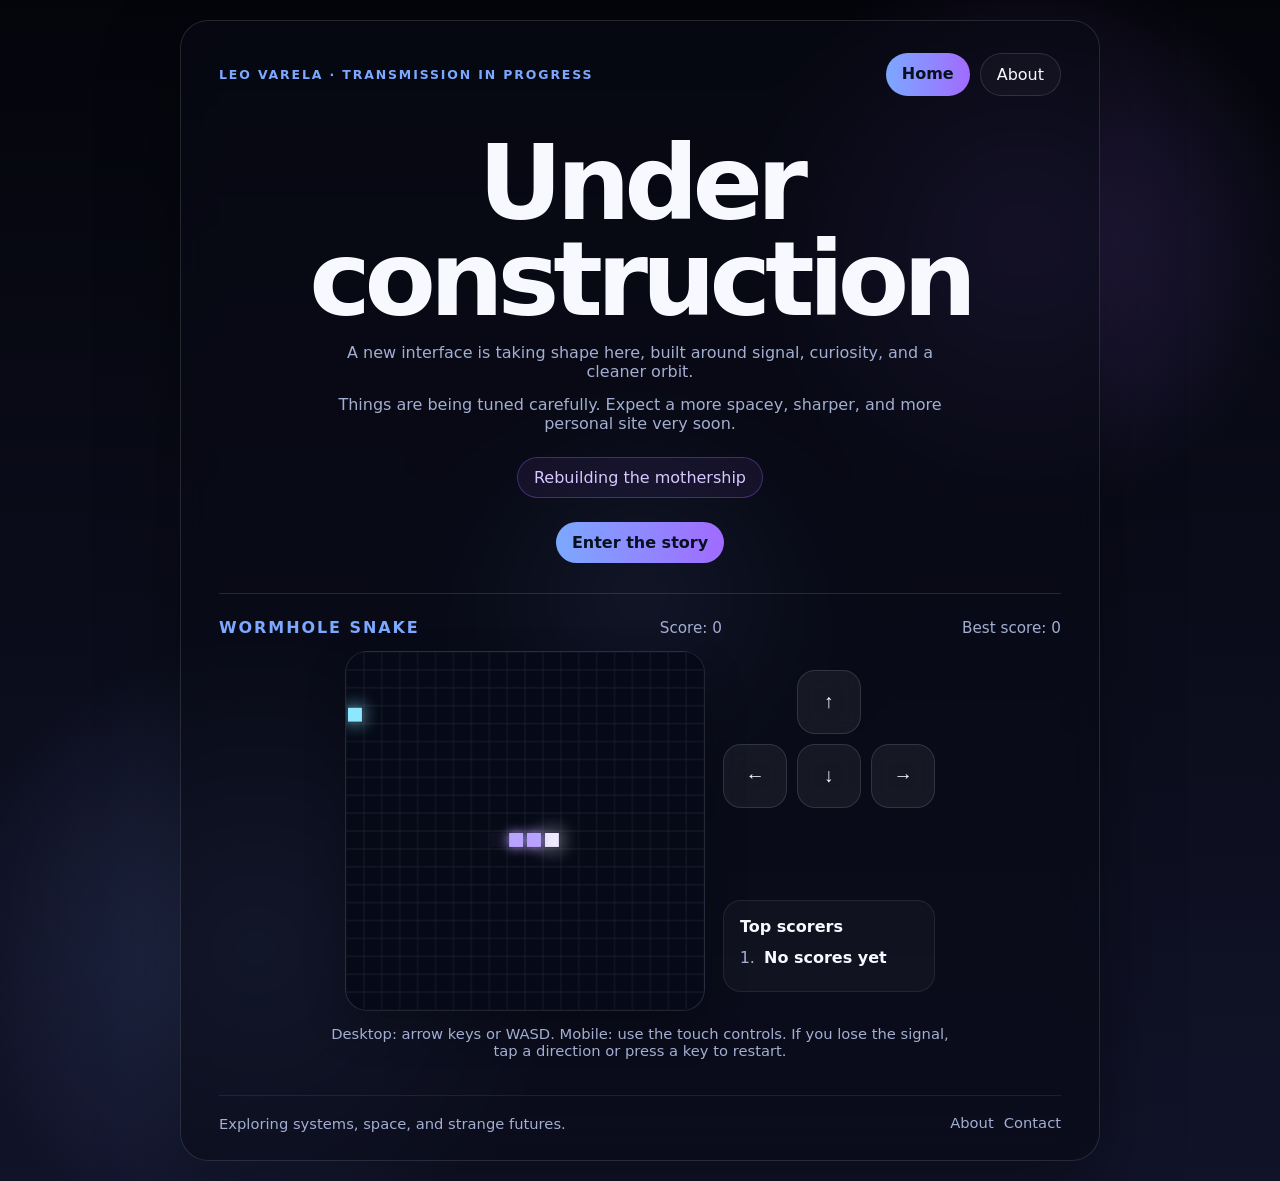
==== index.html @ 2c7bf0a6 "Hide 404 from nav and add Wormhole Snake to homepage" ====
<!DOCTYPE html>
<html lang="en">
<head>
  <meta charset="UTF-8">
  <meta name="viewport" content="width=device-width, initial-scale=1.0, viewport-fit=cover">
  <title>Leo Varela · Under Construction</title>
  <link rel="icon" href="/assets/alien.ico" type="image/x-icon">
  <style>
    :root {
      --bg: #04050b;
      --bg-2: #111329;
      --text: #f7f9ff;
      --muted: #a3aed1;
      --blue: #7ca8ff;
      --violet: #a16bff;
      --line: rgba(255,255,255,0.12);
      --line-strong: rgba(124,168,255,0.24);
      --panel: rgba(9, 10, 22, 0.62);
      --panel-2: rgba(255,255,255,0.03);
    }

    * { box-sizing: border-box; }

    body {
      margin: 0;
      min-height: 100vh;
      font-family: Inter, system-ui, sans-serif;
      color: var(--text);
      background:
        radial-gradient(circle at 80% 20%, rgba(161,107,255,0.22), transparent 20%),
        radial-gradient(circle at 20% 80%, rgba(124,168,255,0.18), transparent 22%),
        linear-gradient(180deg, var(--bg) 0%, var(--bg-2) 100%);
      display: grid;
      place-items: center;
      padding: 20px;
      overflow-x: hidden;
    }

    .orb {
      position: fixed;
      width: min(70vw, 520px);
      height: min(70vw, 520px);
      border-radius: 50%;
      background: radial-gradient(circle, rgba(124,168,255,0.20) 0%, rgba(124,168,255,0.02) 45%, transparent 65%);
      filter: blur(16px);
      pointer-events: none;
    }

    .card {
      position: relative;
      z-index: 1;
      width: min(920px, 100%);
      text-align: center;
      padding: 28px 20px 24px;
      border-radius: 28px;
      border: 1px solid var(--line);
      background: var(--panel);
      backdrop-filter: blur(14px);
      box-shadow: 0 30px 80px rgba(0,0,0,.35);
    }

    .topbar {
      display: flex;
      justify-content: space-between;
      align-items: center;
      gap: 12px;
      margin-bottom: 40px;
      text-align: left;
    }

    .eyebrow {
      color: var(--blue);
      text-transform: uppercase;
      letter-spacing: .15em;
      font-size: .78rem;
      font-weight: 700;
    }

    .menu {
      display: flex;
      justify-content: center;
      gap: 10px;
      flex-wrap: wrap;
    }

    .menu a,
    .links a {
      text-decoration: none;
      color: var(--text);
      border: 1px solid var(--line);
      border-radius: 999px;
      padding: 11px 16px;
      background: rgba(255,255,255,0.03);
      transition: transform 140ms ease, border-color 140ms ease, background 140ms ease;
    }

    .menu a:hover,
    .links a:hover,
    .menu a:focus-visible,
    .links a:focus-visible {
      transform: translateY(-1px);
      border-color: var(--line-strong);
      background: rgba(255,255,255,0.06);
      outline: none;
    }

    .menu a.primary,
    .links a.primary {
      border: none;
      background: linear-gradient(90deg, var(--blue), var(--violet));
      color: #07111f;
      font-weight: 700;
    }

    h1 {
      margin: 0 0 16px;
      font-size: clamp(3rem, 12vw, 6.5rem);
      letter-spacing: -.06em;
      line-height: .92;
    }

    p {
      margin: 0 auto 14px;
      max-width: 620px;
      color: var(--muted);
      font-size: 1rem;
    }

    .status {
      display: inline-block;
      margin-top: 10px;
      padding: 10px 16px;
      border-radius: 999px;
      border: 1px solid rgba(161,107,255,0.32);
      color: #d8c8ff;
      background: rgba(161,107,255,0.08);
    }

    .links {
      display: flex;
      justify-content: center;
      gap: 12px;
      flex-wrap: wrap;
      margin-top: 24px;
    }

    .game-section {
      margin-top: 30px;
      padding-top: 24px;
      border-top: 1px solid var(--line);
    }

    .game-header {
      display: flex;
      justify-content: space-between;
      align-items: center;
      gap: 12px;
      flex-wrap: wrap;
      margin-bottom: 14px;
      text-align: left;
    }

    .game-title {
      font-size: 1rem;
      letter-spacing: .12em;
      text-transform: uppercase;
      color: var(--blue);
      margin: 0;
    }

    .score {
      color: var(--muted);
      font-size: .95rem;
    }

    .game-layout {
      display: grid;
      gap: 18px;
      align-items: start;
      justify-items: center;
    }

    canvas {
      width: min(100%, 360px);
      height: auto;
      aspect-ratio: 1;
      display: block;
      background: linear-gradient(180deg, rgba(4, 8, 20, 0.95), rgba(11, 19, 40, 0.95));
      border: 1px solid var(--line);
      border-radius: 22px;
      box-shadow: inset 0 0 30px rgba(98, 217, 255, 0.06), 0 18px 40px rgba(0,0,0,.24);
      touch-action: none;
    }

    .side-panel {
      display: grid;
      gap: 18px;
      width: 100%;
      justify-items: center;
    }

    .controls {
      display: grid;
      grid-template-columns: repeat(3, 64px);
      grid-template-rows: repeat(3, 64px);
      gap: 10px;
      justify-content: center;
      user-select: none;
      -webkit-user-select: none;
    }

    .controls button {
      border: 1px solid var(--line);
      border-radius: 18px;
      background: rgba(255,255,255,0.06);
      color: var(--text);
      font-size: 1.2rem;
      font-weight: 700;
      backdrop-filter: blur(10px);
      touch-action: manipulation;
      transition: transform 120ms ease, background 120ms ease, border-color 120ms ease;
    }

    .controls button:active,
    .controls button.is-active {
      transform: scale(.97);
      background: rgba(124,168,255,0.18);
      border-color: var(--line-strong);
    }

    .up { grid-column: 2; grid-row: 1; }
    .left { grid-column: 1; grid-row: 2; }
    .down { grid-column: 2; grid-row: 2; }
    .right { grid-column: 3; grid-row: 2; }

    .leaderboard {
      width: min(100%, 320px);
      border: 1px solid rgba(255,255,255,0.08);
      border-radius: 18px;
      padding: 16px;
      background: rgba(255,255,255,0.03);
      text-align: left;
    }

    .leaderboard h3 {
      margin: 0 0 12px;
      font-size: 1rem;
      color: var(--text);
    }

    .leaderboard ol {
      margin: 0;
      padding-left: 20px;
      color: var(--muted);
    }

    .leaderboard li {
      margin-bottom: 8px;
      padding-left: 4px;
    }

    .leaderboard strong {
      color: var(--text);
    }

    .leaderboard-form {
      margin-top: 14px;
      padding-top: 14px;
      border-top: 1px solid rgba(255,255,255,0.08);
    }

    .leaderboard-form label {
      display: block;
      margin-bottom: 10px;
      color: var(--muted);
      font-size: .92rem;
    }

    .leaderboard-row {
      display: flex;
      gap: 10px;
      flex-wrap: wrap;
    }

    .leaderboard-row input {
      flex: 1 1 160px;
      border-radius: 14px;
      border: 1px solid var(--line);
      background: rgba(255,255,255,0.04);
      color: var(--text);
      padding: 12px 14px;
      font: inherit;
    }

    .leaderboard-row button {
      border: none;
      border-radius: 14px;
      padding: 12px 16px;
      font: inherit;
      font-weight: 700;
      color: #07111f;
      background: linear-gradient(90deg, var(--blue), var(--violet));
      cursor: pointer;
    }

    .hint {
      margin-top: 14px;
      color: var(--muted);
      font-size: .92rem;
    }

    .footer {
      margin-top: 36px;
      padding-top: 18px;
      border-top: 1px solid rgba(255,255,255,0.08);
      display: flex;
      justify-content: space-between;
      align-items: center;
      gap: 14px;
      flex-wrap: wrap;
      color: var(--muted);
      font-size: .92rem;
      text-align: left;
    }

    .footer-links {
      display: flex;
      gap: 10px;
      flex-wrap: wrap;
    }

    .footer-links a {
      color: var(--muted);
      text-decoration: none;
      border-bottom: 1px solid transparent;
    }

    .footer-links a:hover,
    .footer-links a:focus-visible {
      color: var(--text);
      border-bottom-color: rgba(255,255,255,0.28);
      outline: none;
    }

    @media (max-width: 759px) {
      .topbar {
        flex-direction: column;
        align-items: center;
        text-align: center;
      }
      .menu {
        width: 100%;
      }
      .menu a {
        flex: 1 1 auto;
        min-width: 120px;
      }
      .footer {
        text-align: center;
        justify-content: center;
      }
    }

    @media (min-width: 760px) {
      .card { padding: 32px 38px 28px; }
      .game-layout {
        grid-template-columns: minmax(0, 360px) auto;
        justify-content: center;
      }
      .side-panel {
        align-self: center;
      }
    }
  </style>
</head>
<body>
  <div class="orb"></div>
  <main class="card">
    <div class="topbar">
      <div class="eyebrow">Leo Varela · Transmission in progress</div>
      <nav class="menu" aria-label="Site navigation">
        <a class="primary" href="/">Home</a>
        <a href="/about">About</a>
      </nav>
    </div>

    <h1>Under construction</h1>
    <p>A new interface is taking shape here, built around signal, curiosity, and a cleaner orbit.</p>
    <p>Things are being tuned carefully. Expect a more spacey, sharper, and more personal site very soon.</p>
    <div class="status">Rebuilding the mothership</div>

    <div class="links">
      <a class="primary" href="/about">Enter the story</a>
    </div>

    <div class="game-section">
      <div class="game-header">
        <h2 class="game-title">Wormhole Snake</h2>
        <div class="score">Score: <span id="score">0</span></div>
        <div class="score">Best score: <span id="best-score">0</span></div>
      </div>
      <div class="game-layout">
        <canvas id="snake" width="360" height="360" aria-label="Snake game"></canvas>
        <div class="side-panel">
          <div class="controls" aria-label="Touch controls for snake game">
            <button class="up" data-dir="up" aria-label="Move up">↑</button>
            <button class="left" data-dir="left" aria-label="Move left">←</button>
            <button class="down" data-dir="down" aria-label="Move down">↓</button>
            <button class="right" data-dir="right" aria-label="Move right">→</button>
          </div>

          <div class="leaderboard">
            <h3>Top scorers</h3>
            <ol id="leaderboard-list"></ol>
            <form id="leaderboard-form" class="leaderboard-form" style="display:none;">
              <label for="player-name">You made the leaderboard</label>
              <div class="leaderboard-row">
                <input id="player-name" name="player-name" type="text" maxlength="24" placeholder="Your name" required>
                <button type="submit">Save</button>
              </div>
            </form>
          </div>
        </div>
      </div>
      <p class="hint">Desktop: arrow keys or WASD. Mobile: use the touch controls. If you lose the signal, tap a direction or press a key to restart.</p>
    </div>

    <footer class="footer">
      <div>Exploring systems, space, and strange futures.</div>
      <div class="footer-links">
        <a href="/about">About</a>
        <a href="mailto:info@leo-varela.com">Contact</a>
      </div>
    </footer>
  </main>

  <script>
    const canvas = document.getElementById('snake');
    const ctx = canvas.getContext('2d');
    const scoreEl = document.getElementById('score');
    const bestScoreEl = document.getElementById('best-score');
    const controls = document.querySelectorAll('[data-dir]');
    const leaderboardList = document.getElementById('leaderboard-list');
    const leaderboardForm = document.getElementById('leaderboard-form');
    const playerNameInput = document.getElementById('player-name');
    const leaderboardKey = 'wormhole-snake-top5';
    const leaderboardApi = 'https://api.dev.leo-varela.com/leaderboard';
    const leaderboardEnabled = false;
    const gridSize = 18;
    const tileCount = canvas.width / gridSize;

    let snake;
    let velocity;
    let nextVelocity;
    let food;
    let score;
    let gameOver;
    let pulse = 0;
    let pendingLeaderboardScore = null;

    function loadLocalLeaderboard() {
      try {
        const raw = localStorage.getItem(leaderboardKey);
        return raw ? JSON.parse(raw) : [];
      } catch (e) {
        return [];
      }
    }

    function saveLocalLeaderboard(entries) {
      localStorage.setItem(leaderboardKey, JSON.stringify(entries.slice(0, 5)));
    }

    async function fetchSharedLeaderboard() {
      if (!leaderboardEnabled) return loadLocalLeaderboard();
      try {
        const response = await fetch(leaderboardApi, { cache: 'no-store' });
        if (!response.ok) throw new Error('request failed');
        const data = await response.json();
        const scores = Array.isArray(data?.scores) ? data.scores : [];
        saveLocalLeaderboard(scores);
        return scores;
      } catch (e) {
        return loadLocalLeaderboard();
      }
    }

    async function submitSharedScore(name, score) {
      if (!leaderboardEnabled) {
        const entries = loadLocalLeaderboard();
        entries.push({ name, score });
        entries.sort((a, b) => b.score - a.score);
        const top5 = entries.slice(0, 5);
        saveLocalLeaderboard(top5);
        return top5;
      }
      try {
        const response = await fetch(leaderboardApi, {
          method: 'POST',
          headers: { 'Content-Type': 'application/json' },
          body: JSON.stringify({ name, score })
        });
        if (!response.ok) throw new Error('submit failed');
        const data = await response.json();
        const scores = Array.isArray(data?.scores) ? data.scores : [];
        saveLocalLeaderboard(scores);
        return scores;
      } catch (e) {
        const entries = loadLocalLeaderboard();
        entries.push({ name, score });
        entries.sort((a, b) => b.score - a.score);
        const top5 = entries.slice(0, 5);
        saveLocalLeaderboard(top5);
        return top5;
      }
    }

    function renderLeaderboard(entries) {
      bestScoreEl.textContent = entries[0]?.score ?? 0;
      if (!entries.length) {
        leaderboardList.innerHTML = '<li><strong>No scores yet</strong></li>';
        return;
      }
      leaderboardList.innerHTML = entries.map(entry => `<li><strong>${entry.name}</strong> · ${entry.score}</li>`).join('');
    }

    async function refreshLeaderboard() {
      const entries = await fetchSharedLeaderboard();
      renderLeaderboard(entries);
      return entries;
    }

    function qualifiesForEntries(entries, value) {
      if (value <= 0) return false;
      if (entries.length < 5) return true;
      return value > entries[entries.length - 1].score;
    }

    async function qualifiesForLeaderboard(value) {
      const localEntries = loadLocalLeaderboard();
      if (qualifiesForEntries(localEntries, value)) return true;
      const sharedEntries = await fetchSharedLeaderboard();
      return qualifiesForEntries(sharedEntries, value);
    }

    function showLeaderboardForm(value) {
      pendingLeaderboardScore = value;
      leaderboardForm.style.display = 'block';
      playerNameInput.value = '';
      requestAnimationFrame(() => playerNameInput.focus());
    }

    function hideLeaderboardForm(clearScore = true) {
      if (clearScore) pendingLeaderboardScore = null;
      leaderboardForm.style.display = 'none';
    }

    function randomCell() {
      return Math.floor(Math.random() * tileCount);
    }

    function placeFood() {
      do {
        food = { x: randomCell(), y: randomCell() };
      } while (snake.some(part => part.x === food.x && part.y === food.y));
    }

    function resetGame() {
      snake = [
        { x: 10, y: 10 },
        { x: 9, y: 10 },
        { x: 8, y: 10 }
      ];
      velocity = { x: 1, y: 0 };
      nextVelocity = { x: 1, y: 0 };
      score = 0;
      gameOver = false;
      pulse = 0;
      scoreEl.textContent = score;
      hideLeaderboardForm(false);
      placeFood();
      draw();
    }

    function flashControl(direction) {
      const button = document.querySelector(`[data-dir="${direction}"]`);
      if (!button) return;
      button.classList.add('is-active');
      setTimeout(() => button.classList.remove('is-active'), 90);
    }

    function setDirection(direction) {
      const map = {
        up: { x: 0, y: -1 },
        down: { x: 0, y: 1 },
        left: { x: -1, y: 0 },
        right: { x: 1, y: 0 }
      };
      const proposed = map[direction];
      if (!proposed) return;

      flashControl(direction);

      if (gameOver) {
        resetGame();
        nextVelocity = proposed;
        velocity = proposed;
        return;
      }

      if (proposed.x === -velocity.x && proposed.y === -velocity.y) return;
      nextVelocity = proposed;
    }

    function drawCell(x, y, color, glow) {
      const px = x * gridSize;
      const py = y * gridSize;
      ctx.fillStyle = color;
      ctx.shadowBlur = glow;
      ctx.shadowColor = color;
      ctx.fillRect(px + 2, py + 2, gridSize - 4, gridSize - 4);
      ctx.shadowBlur = 0;
    }

    function drawGrid() {
      ctx.fillStyle = 'rgba(7, 10, 24, 0.95)';
      ctx.fillRect(0, 0, canvas.width, canvas.height);
      for (let x = 0; x < tileCount; x++) {
        for (let y = 0; y < tileCount; y++) {
          ctx.strokeStyle = 'rgba(255,255,255,0.04)';
          ctx.strokeRect(x * gridSize, y * gridSize, gridSize, gridSize);
        }
      }
    }

    function draw() {
      drawGrid();
      pulse += 0.08;
      const foodGlow = 14 + Math.sin(pulse) * 4;

      snake.forEach((part, index) => {
        drawCell(part.x, part.y, index === 0 ? '#efe9ff' : '#b8a3ff', index === 0 ? 20 : 12);
      });
      drawCell(food.x, food.y, '#8de7ff', foodGlow);

      if (gameOver) {
        ctx.fillStyle = 'rgba(5, 8, 18, 0.72)';
        ctx.fillRect(0, 0, canvas.width, canvas.height);
        ctx.textAlign = 'center';
        ctx.fillStyle = '#f7f9ff';
        ctx.font = 'bold 28px Inter, sans-serif';
        ctx.fillText('Signal lost', canvas.width / 2, canvas.height / 2 - 10);
        ctx.font = '15px Inter, sans-serif';
        ctx.fillStyle = '#a3aed1';
        ctx.fillText('Tap a direction or press a key to restart', canvas.width / 2, canvas.height / 2 + 24);
      }
    }

    async function endGame() {
      gameOver = true;
      draw();
      const localEntries = loadLocalLeaderboard();
      if (qualifiesForEntries(localEntries, score)) {
        showLeaderboardForm(score);
        return;
      }
      if (await qualifiesForLeaderboard(score)) {
        showLeaderboardForm(score);
      } else {
        hideLeaderboardForm();
      }
    }

    function tick() {
      if (gameOver) {
        draw();
        return;
      }

      velocity = nextVelocity;
      const head = {
        x: (snake[0].x + velocity.x + tileCount) % tileCount,
        y: (snake[0].y + velocity.y + tileCount) % tileCount
      };

      if (snake.some(part => part.x === head.x && part.y === head.y)) {
        endGame();
        return;
      }

      snake.unshift(head);

      if (head.x === food.x && head.y === food.y) {
        score += 1;
        scoreEl.textContent = score;
        placeFood();
      } else {
        snake.pop();
      }

      draw();
    }

    leaderboardForm.addEventListener('submit', async (event) => {
      event.preventDefault();
      if (pendingLeaderboardScore === null) return;
      const name = playerNameInput.value.trim() || 'Anonymous';
      const scores = await submitSharedScore(name, pendingLeaderboardScore);
      renderLeaderboard(scores);
      hideLeaderboardForm();
    });

    document.addEventListener('keydown', (event) => {
      const key = event.key.toLowerCase();
      if (key === 'arrowup' || key === 'w') setDirection('up');
      else if (key === 'arrowdown' || key === 's') setDirection('down');
      else if (key === 'arrowleft' || key === 'a') setDirection('left');
      else if (key === 'arrowright' || key === 'd') setDirection('right');
    });

    controls.forEach(button => {
      const dir = button.dataset.dir;
      const handler = (event) => {
        event.preventDefault();
        setDirection(dir);
      };
      button.addEventListener('pointerdown', handler);
      button.addEventListener('click', handler);
    });

    window.onload = async function () {
      await refreshLeaderboard();
      resetGame();
      setInterval(tick, 96);
    };
  </script>
</body>
</html>
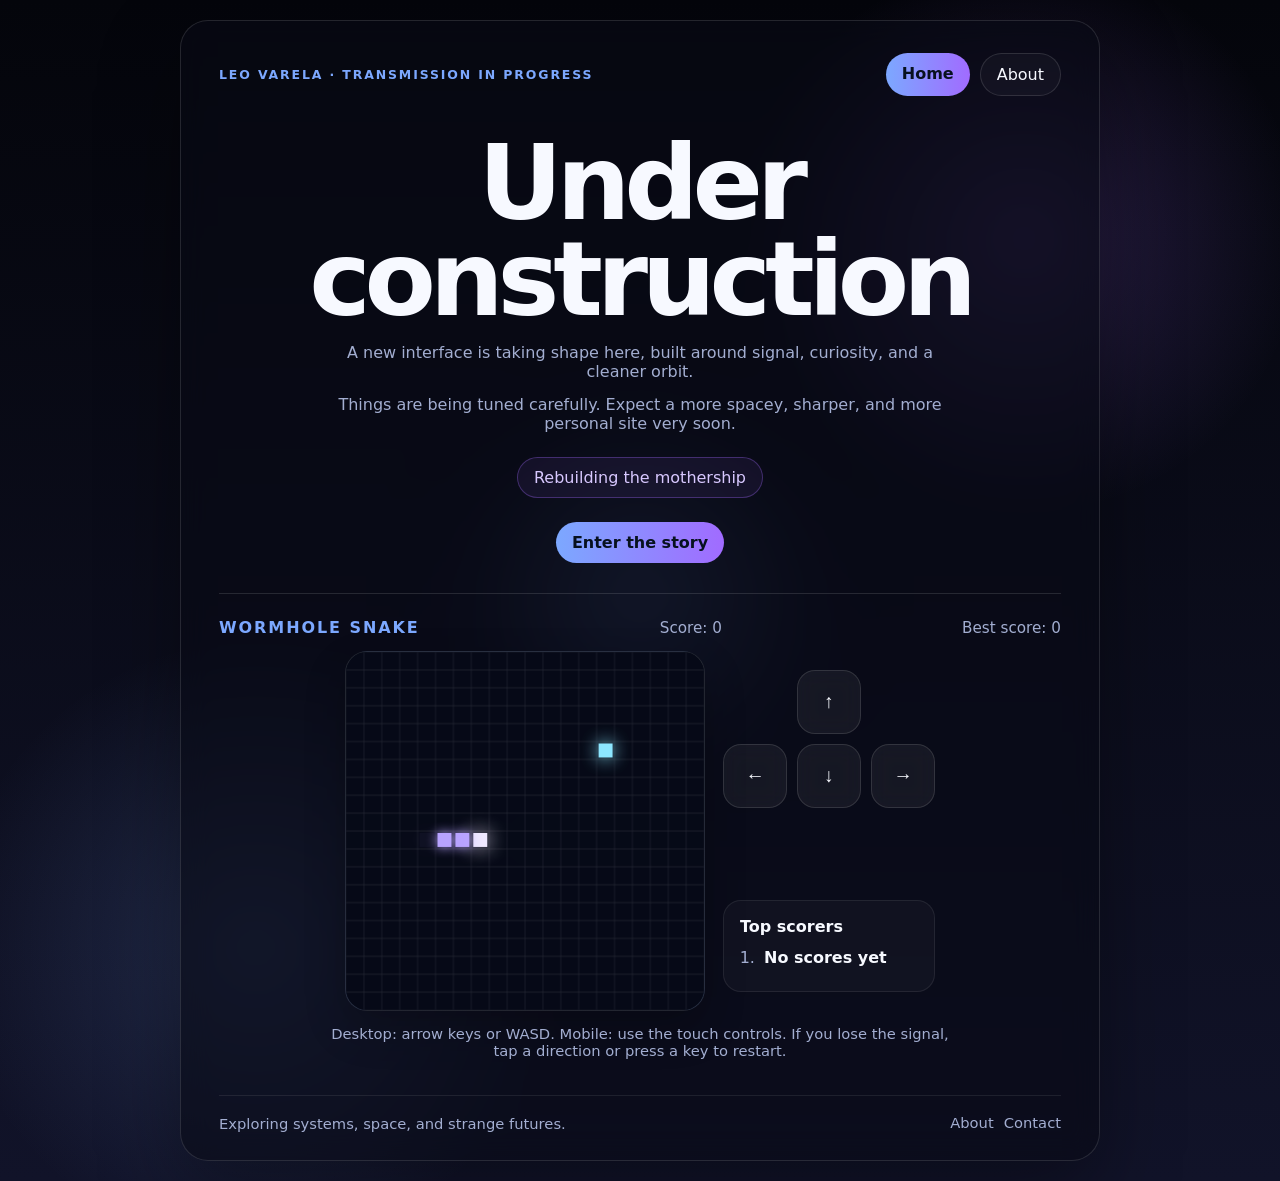
==== commit fa5019a9: "Improve leaderboard name entry and hide 404 from about page" ====
--- a/index.html
+++ b/index.html
@@ -547,6 +547,7 @@
       pendingLeaderboardScore = value;
       leaderboardForm.style.display = 'block';
       playerNameInput.value = '';
+      playerNameInput.blur();
       requestAnimationFrame(() => playerNameInput.focus());
     }
 
@@ -602,6 +603,7 @@
       flashControl(direction);
 
       if (gameOver) {
+        if (pendingLeaderboardScore !== null) return;
         resetGame();
         nextVelocity = proposed;
         velocity = proposed;
@@ -711,6 +713,7 @@
     });
 
     document.addEventListener('keydown', (event) => {
+      if (pendingLeaderboardScore !== null && event.target === playerNameInput) return;
       const key = event.key.toLowerCase();
       if (key === 'arrowup' || key === 'w') setDirection('up');
       else if (key === 'arrowdown' || key === 's') setDirection('down');
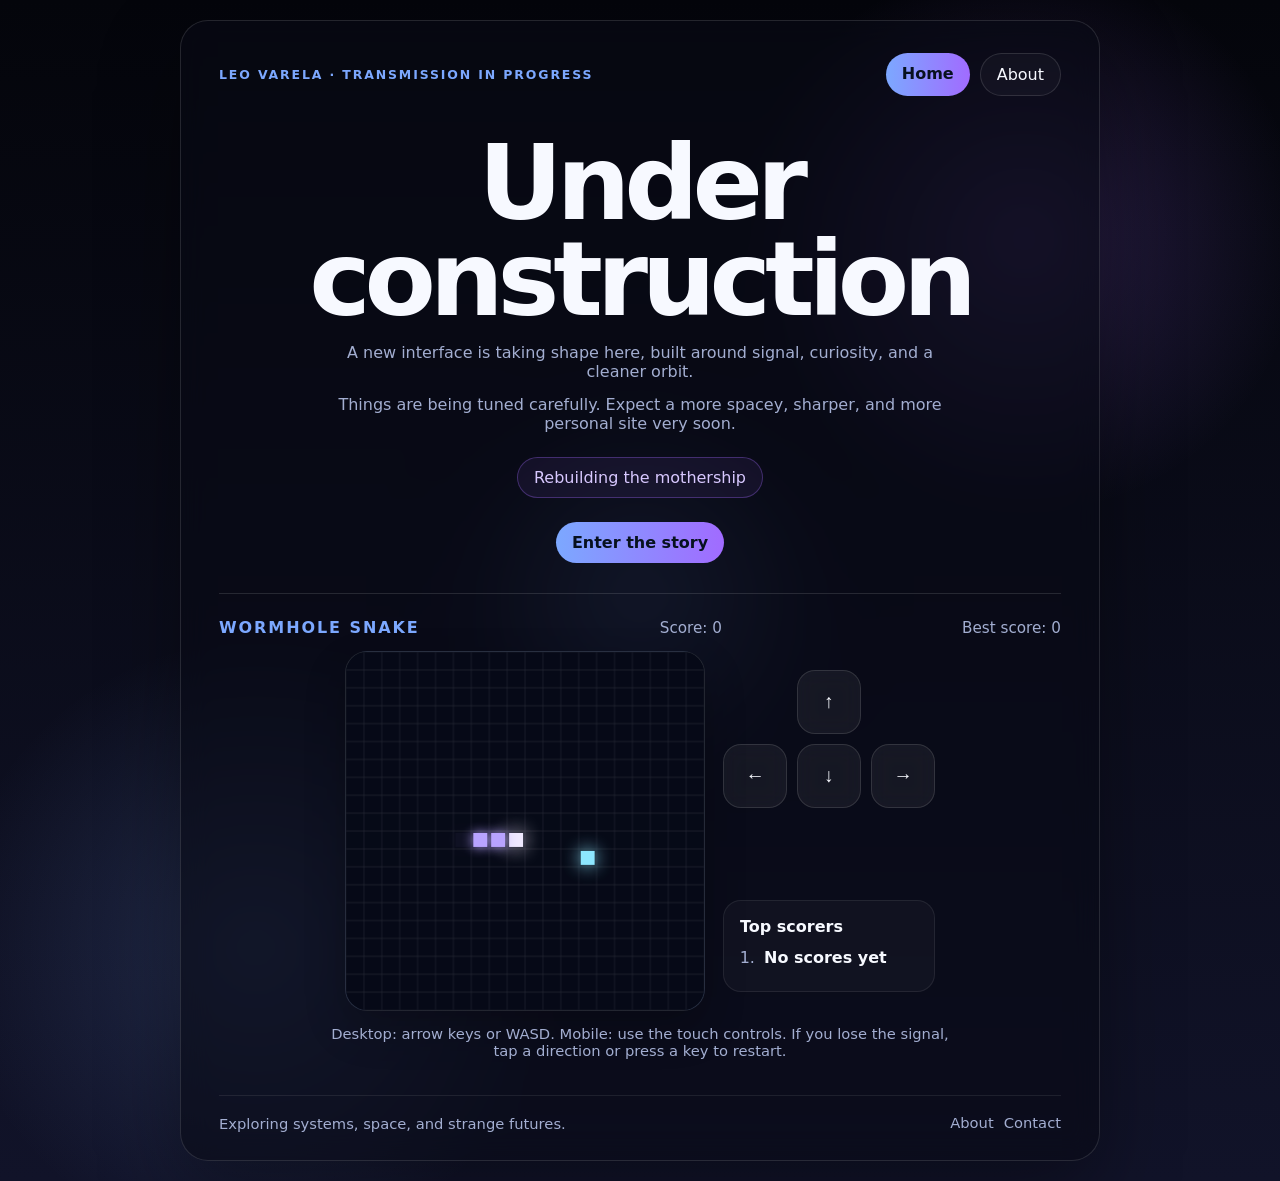
==== commit 91898239: "Point production pages to prod leaderboard API" ====
--- a/index.html
+++ b/index.html
@@ -444,7 +444,7 @@
     const leaderboardForm = document.getElementById('leaderboard-form');
     const playerNameInput = document.getElementById('player-name');
     const leaderboardKey = 'wormhole-snake-top5';
-    const leaderboardApi = 'https://api.dev.leo-varela.com/leaderboard';
+    const leaderboardApi = 'https://api.leo-varela.com/leaderboard';
     const leaderboardEnabled = false;
     const gridSize = 18;
     const tileCount = canvas.width / gridSize;
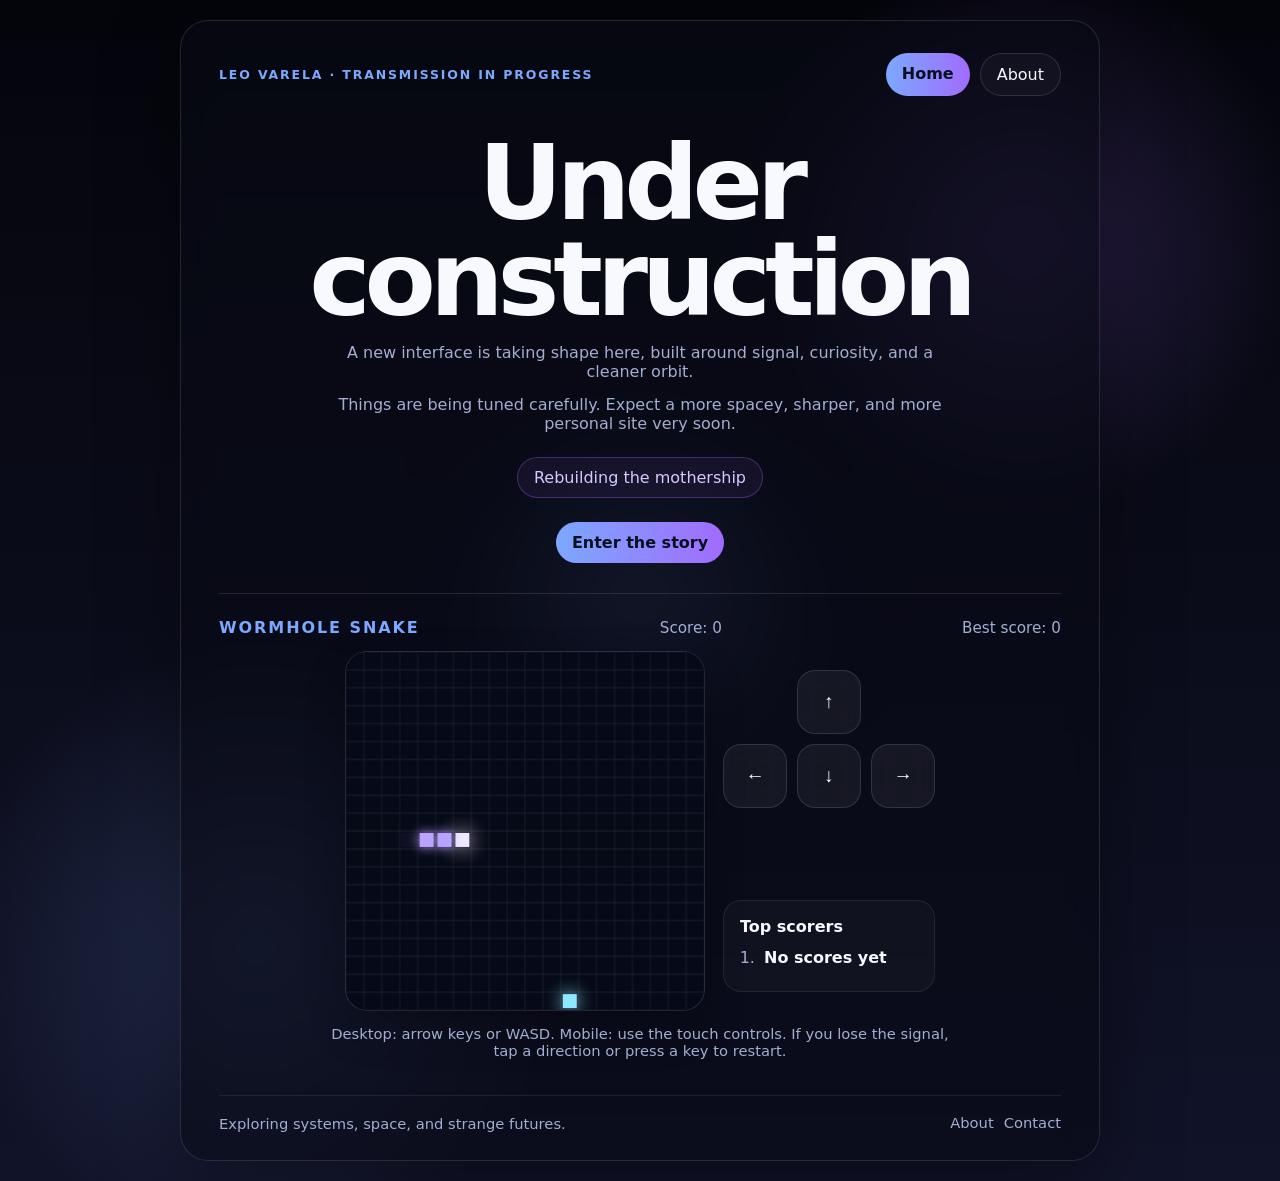
==== commit c10ad7f8: "Point dev pages to working shared prod leaderboard API" ====
--- a/index.html
+++ b/index.html
@@ -445,7 +445,7 @@
     const playerNameInput = document.getElementById('player-name');
     const leaderboardKey = 'wormhole-snake-top5';
     const leaderboardApi = 'https://api.leo-varela.com/leaderboard';
-    const leaderboardEnabled = false;
+    const leaderboardEnabled = true;
     const gridSize = 18;
     const tileCount = canvas.width / gridSize;
 
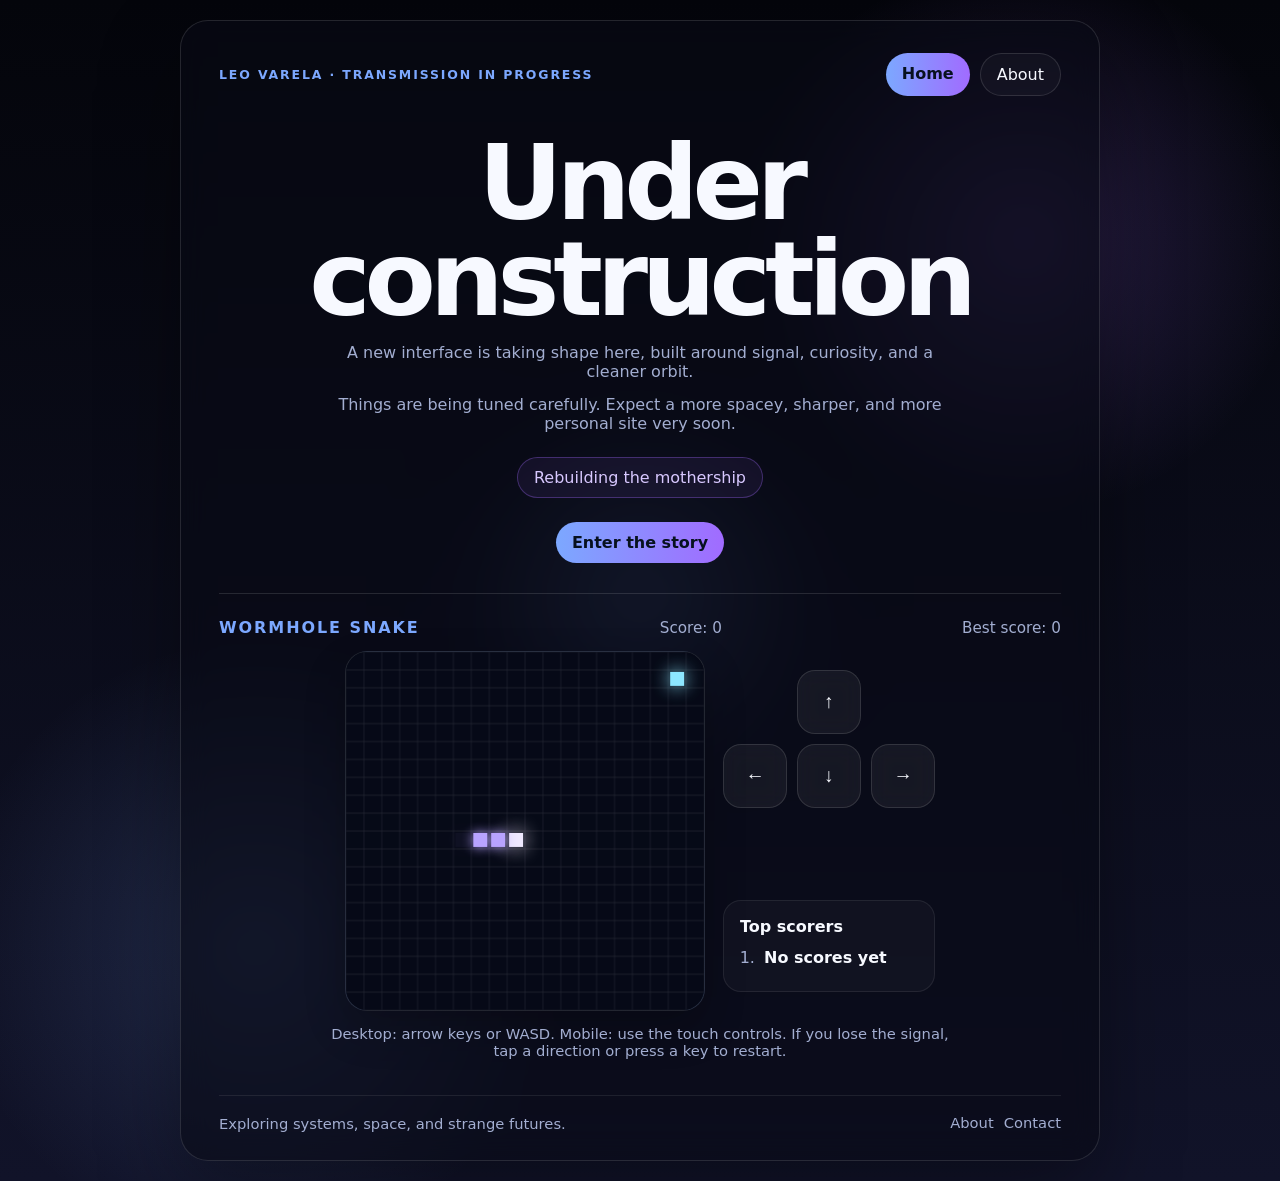
==== commit 44054393: "Sanitize leaderboard rendering and unify shared scores" ====
--- a/index.html
+++ b/index.html
@@ -471,6 +471,15 @@
       localStorage.setItem(leaderboardKey, JSON.stringify(entries.slice(0, 5)));
     }
 
+    function escapeHtml(value) {
+      return String(value)
+        .replace(/&/g, '&amp;')
+        .replace(/</g, '&lt;')
+        .replace(/>/g, '&gt;')
+        .replace(/"/g, '&quot;')
+        .replace(/'/g, '&#39;');
+    }
+
     async function fetchSharedLeaderboard() {
       if (!leaderboardEnabled) return loadLocalLeaderboard();
       try {
@@ -521,7 +530,7 @@
         leaderboardList.innerHTML = '<li><strong>No scores yet</strong></li>';
         return;
       }
-      leaderboardList.innerHTML = entries.map(entry => `<li><strong>${entry.name}</strong> · ${entry.score}</li>`).join('');
+      leaderboardList.innerHTML = entries.map(entry => `<li><strong>${escapeHtml(entry.name)}</strong> · ${Number(entry.score) || 0}</li>`).join('');
     }
 
     async function refreshLeaderboard() {
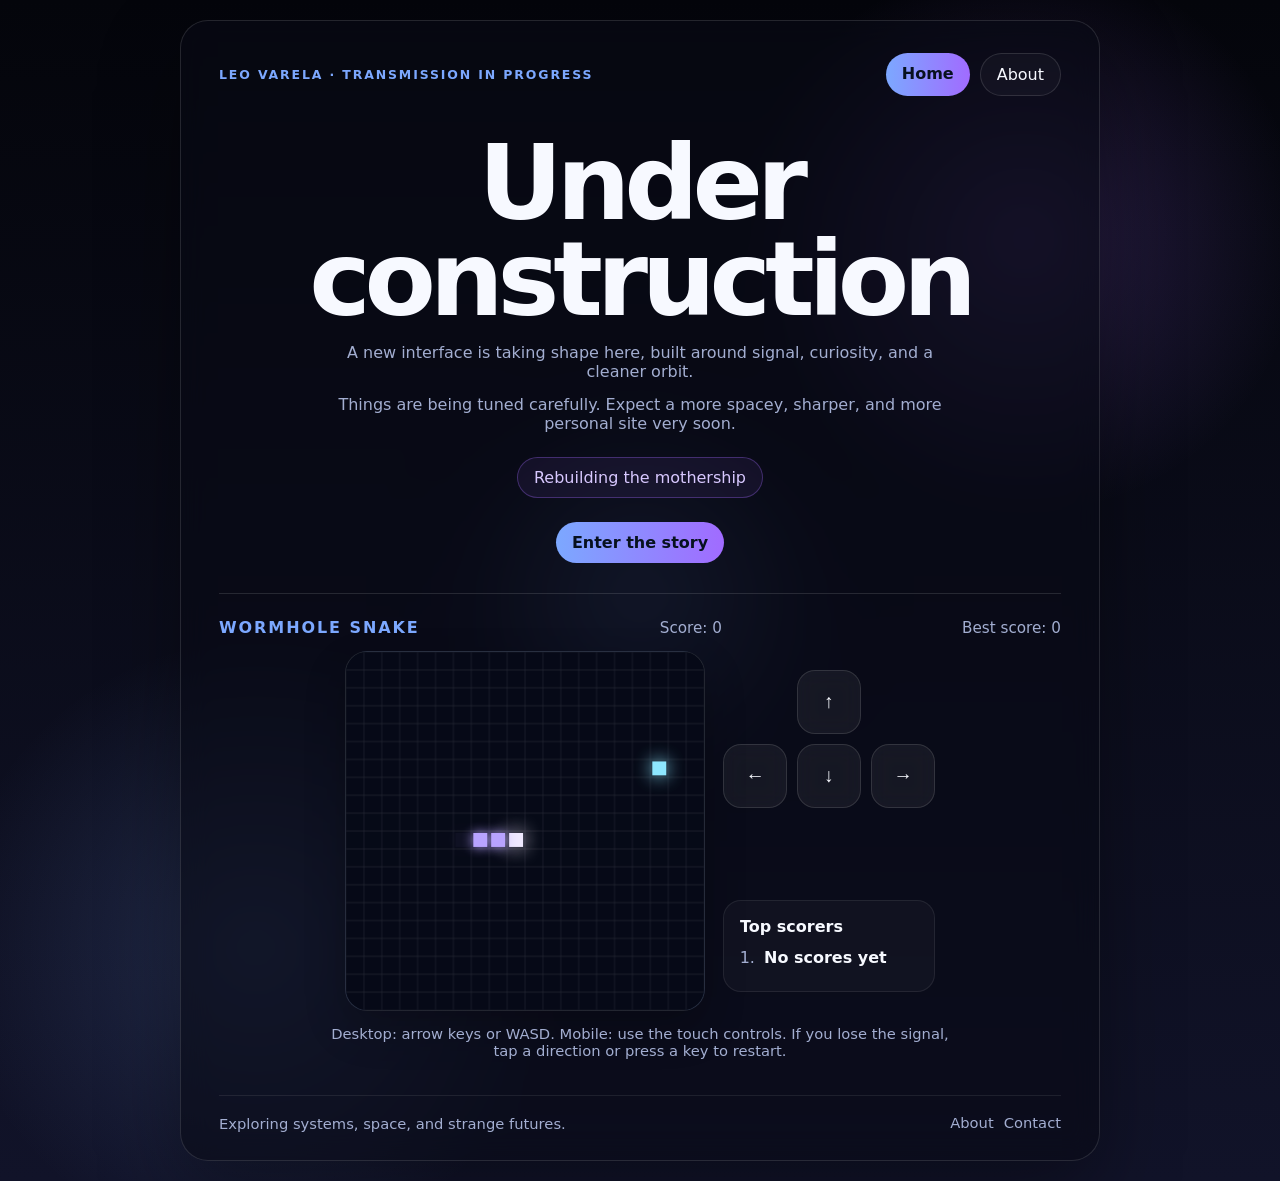
==== commit a98b5a36: "Protect dev leaderboard submissions with Turnstile" ====
--- a/index.html
+++ b/index.html
@@ -372,6 +372,7 @@
       }
     }
   </style>
+  <script src="https://challenges.cloudflare.com/turnstile/v0/api.js" async defer></script>
 </head>
 <body>
   <div class="orb"></div>
@@ -418,6 +419,7 @@
                 <input id="player-name" name="player-name" type="text" maxlength="24" placeholder="Your name" required>
                 <button type="submit">Save</button>
               </div>
+              <div class="cf-turnstile" data-sitekey="0x4AAAAAADLX0ic9sA0IreIc"></div>
             </form>
           </div>
         </div>
@@ -494,7 +496,7 @@
       }
     }
 
-    async function submitSharedScore(name, score) {
+    async function submitSharedScore(name, score, turnstileToken) {
       if (!leaderboardEnabled) {
         const entries = loadLocalLeaderboard();
         entries.push({ name, score });
@@ -507,7 +509,7 @@
         const response = await fetch(leaderboardApi, {
           method: 'POST',
           headers: { 'Content-Type': 'application/json' },
-          body: JSON.stringify({ name, score })
+          body: JSON.stringify({ name, score, turnstileToken })
         });
         if (!response.ok) throw new Error('submit failed');
         const data = await response.json();
@@ -715,10 +717,16 @@
     leaderboardForm.addEventListener('submit', async (event) => {
       event.preventDefault();
       if (pendingLeaderboardScore === null) return;
+      const turnstileToken = window.turnstile?.getResponse();
+      if (!turnstileToken) {
+        alert('Please complete the verification first.');
+        return;
+      }
       const name = playerNameInput.value.trim() || 'Anonymous';
-      const scores = await submitSharedScore(name, pendingLeaderboardScore);
+      const scores = await submitSharedScore(name, pendingLeaderboardScore, turnstileToken);
       renderLeaderboard(scores);
       hideLeaderboardForm();
+      window.turnstile?.reset();
     });
 
     document.addEventListener('keydown', (event) => {
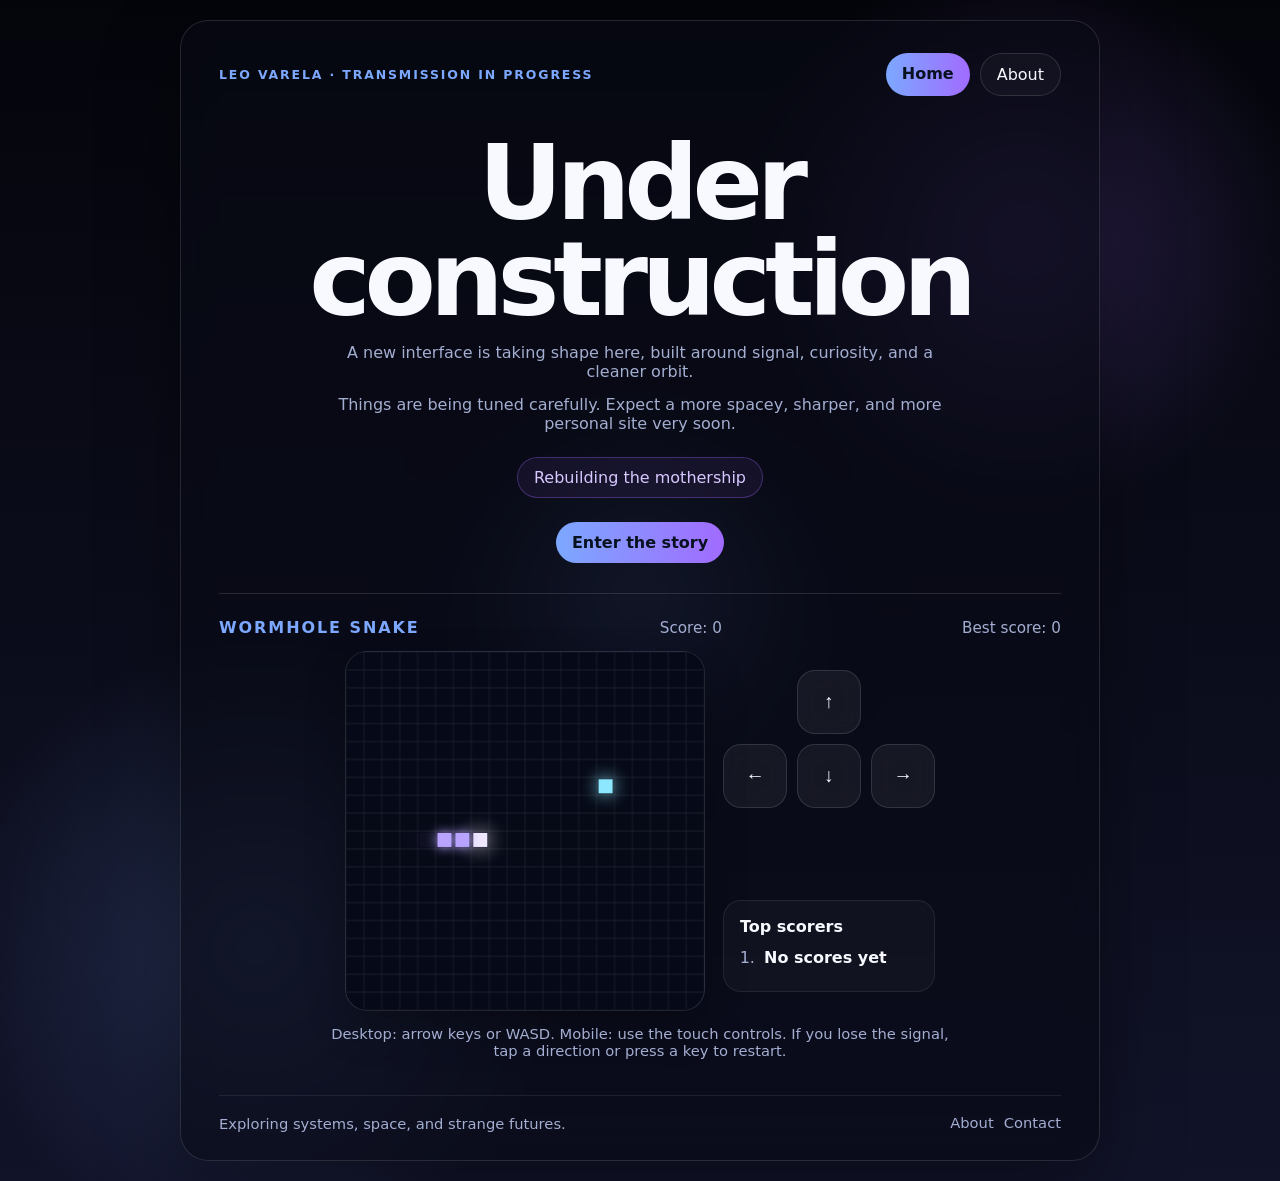
==== commit b3fbc7f3: "Extract dev page scripts for CSP-safe Turnstile flow" ====
--- a/index.html
+++ b/index.html
@@ -436,323 +436,6 @@
     </footer>
   </main>
 
-  <script>
-    const canvas = document.getElementById('snake');
-    const ctx = canvas.getContext('2d');
-    const scoreEl = document.getElementById('score');
-    const bestScoreEl = document.getElementById('best-score');
-    const controls = document.querySelectorAll('[data-dir]');
-    const leaderboardList = document.getElementById('leaderboard-list');
-    const leaderboardForm = document.getElementById('leaderboard-form');
-    const playerNameInput = document.getElementById('player-name');
-    const leaderboardKey = 'wormhole-snake-top5';
-    const leaderboardApi = 'https://api.leo-varela.com/leaderboard';
-    const leaderboardEnabled = true;
-    const gridSize = 18;
-    const tileCount = canvas.width / gridSize;
-
-    let snake;
-    let velocity;
-    let nextVelocity;
-    let food;
-    let score;
-    let gameOver;
-    let pulse = 0;
-    let pendingLeaderboardScore = null;
-
-    function loadLocalLeaderboard() {
-      try {
-        const raw = localStorage.getItem(leaderboardKey);
-        return raw ? JSON.parse(raw) : [];
-      } catch (e) {
-        return [];
-      }
-    }
-
-    function saveLocalLeaderboard(entries) {
-      localStorage.setItem(leaderboardKey, JSON.stringify(entries.slice(0, 5)));
-    }
-
-    function escapeHtml(value) {
-      return String(value)
-        .replace(/&/g, '&amp;')
-        .replace(/</g, '&lt;')
-        .replace(/>/g, '&gt;')
-        .replace(/"/g, '&quot;')
-        .replace(/'/g, '&#39;');
-    }
-
-    async function fetchSharedLeaderboard() {
-      if (!leaderboardEnabled) return loadLocalLeaderboard();
-      try {
-        const response = await fetch(leaderboardApi, { cache: 'no-store' });
-        if (!response.ok) throw new Error('request failed');
-        const data = await response.json();
-        const scores = Array.isArray(data?.scores) ? data.scores : [];
-        saveLocalLeaderboard(scores);
-        return scores;
-      } catch (e) {
-        return loadLocalLeaderboard();
-      }
-    }
-
-    async function submitSharedScore(name, score, turnstileToken) {
-      if (!leaderboardEnabled) {
-        const entries = loadLocalLeaderboard();
-        entries.push({ name, score });
-        entries.sort((a, b) => b.score - a.score);
-        const top5 = entries.slice(0, 5);
-        saveLocalLeaderboard(top5);
-        return top5;
-      }
-      try {
-        const response = await fetch(leaderboardApi, {
-          method: 'POST',
-          headers: { 'Content-Type': 'application/json' },
-          body: JSON.stringify({ name, score, turnstileToken })
-        });
-        if (!response.ok) throw new Error('submit failed');
-        const data = await response.json();
-        const scores = Array.isArray(data?.scores) ? data.scores : [];
-        saveLocalLeaderboard(scores);
-        return scores;
-      } catch (e) {
-        const entries = loadLocalLeaderboard();
-        entries.push({ name, score });
-        entries.sort((a, b) => b.score - a.score);
-        const top5 = entries.slice(0, 5);
-        saveLocalLeaderboard(top5);
-        return top5;
-      }
-    }
-
-    function renderLeaderboard(entries) {
-      bestScoreEl.textContent = entries[0]?.score ?? 0;
-      if (!entries.length) {
-        leaderboardList.innerHTML = '<li><strong>No scores yet</strong></li>';
-        return;
-      }
-      leaderboardList.innerHTML = entries.map(entry => `<li><strong>${escapeHtml(entry.name)}</strong> · ${Number(entry.score) || 0}</li>`).join('');
-    }
-
-    async function refreshLeaderboard() {
-      const entries = await fetchSharedLeaderboard();
-      renderLeaderboard(entries);
-      return entries;
-    }
-
-    function qualifiesForEntries(entries, value) {
-      if (value <= 0) return false;
-      if (entries.length < 5) return true;
-      return value > entries[entries.length - 1].score;
-    }
-
-    async function qualifiesForLeaderboard(value) {
-      const localEntries = loadLocalLeaderboard();
-      if (qualifiesForEntries(localEntries, value)) return true;
-      const sharedEntries = await fetchSharedLeaderboard();
-      return qualifiesForEntries(sharedEntries, value);
-    }
-
-    function showLeaderboardForm(value) {
-      pendingLeaderboardScore = value;
-      leaderboardForm.style.display = 'block';
-      playerNameInput.value = '';
-      playerNameInput.blur();
-      requestAnimationFrame(() => playerNameInput.focus());
-    }
-
-    function hideLeaderboardForm(clearScore = true) {
-      if (clearScore) pendingLeaderboardScore = null;
-      leaderboardForm.style.display = 'none';
-    }
-
-    function randomCell() {
-      return Math.floor(Math.random() * tileCount);
-    }
-
-    function placeFood() {
-      do {
-        food = { x: randomCell(), y: randomCell() };
-      } while (snake.some(part => part.x === food.x && part.y === food.y));
-    }
-
-    function resetGame() {
-      snake = [
-        { x: 10, y: 10 },
-        { x: 9, y: 10 },
-        { x: 8, y: 10 }
-      ];
-      velocity = { x: 1, y: 0 };
-      nextVelocity = { x: 1, y: 0 };
-      score = 0;
-      gameOver = false;
-      pulse = 0;
-      scoreEl.textContent = score;
-      hideLeaderboardForm(false);
-      placeFood();
-      draw();
-    }
-
-    function flashControl(direction) {
-      const button = document.querySelector(`[data-dir="${direction}"]`);
-      if (!button) return;
-      button.classList.add('is-active');
-      setTimeout(() => button.classList.remove('is-active'), 90);
-    }
-
-    function setDirection(direction) {
-      const map = {
-        up: { x: 0, y: -1 },
-        down: { x: 0, y: 1 },
-        left: { x: -1, y: 0 },
-        right: { x: 1, y: 0 }
-      };
-      const proposed = map[direction];
-      if (!proposed) return;
-
-      flashControl(direction);
-
-      if (gameOver) {
-        if (pendingLeaderboardScore !== null) return;
-        resetGame();
-        nextVelocity = proposed;
-        velocity = proposed;
-        return;
-      }
-
-      if (proposed.x === -velocity.x && proposed.y === -velocity.y) return;
-      nextVelocity = proposed;
-    }
-
-    function drawCell(x, y, color, glow) {
-      const px = x * gridSize;
-      const py = y * gridSize;
-      ctx.fillStyle = color;
-      ctx.shadowBlur = glow;
-      ctx.shadowColor = color;
-      ctx.fillRect(px + 2, py + 2, gridSize - 4, gridSize - 4);
-      ctx.shadowBlur = 0;
-    }
-
-    function drawGrid() {
-      ctx.fillStyle = 'rgba(7, 10, 24, 0.95)';
-      ctx.fillRect(0, 0, canvas.width, canvas.height);
-      for (let x = 0; x < tileCount; x++) {
-        for (let y = 0; y < tileCount; y++) {
-          ctx.strokeStyle = 'rgba(255,255,255,0.04)';
-          ctx.strokeRect(x * gridSize, y * gridSize, gridSize, gridSize);
-        }
-      }
-    }
-
-    function draw() {
-      drawGrid();
-      pulse += 0.08;
-      const foodGlow = 14 + Math.sin(pulse) * 4;
-
-      snake.forEach((part, index) => {
-        drawCell(part.x, part.y, index === 0 ? '#efe9ff' : '#b8a3ff', index === 0 ? 20 : 12);
-      });
-      drawCell(food.x, food.y, '#8de7ff', foodGlow);
-
-      if (gameOver) {
-        ctx.fillStyle = 'rgba(5, 8, 18, 0.72)';
-        ctx.fillRect(0, 0, canvas.width, canvas.height);
-        ctx.textAlign = 'center';
-        ctx.fillStyle = '#f7f9ff';
-        ctx.font = 'bold 28px Inter, sans-serif';
-        ctx.fillText('Signal lost', canvas.width / 2, canvas.height / 2 - 10);
-        ctx.font = '15px Inter, sans-serif';
-        ctx.fillStyle = '#a3aed1';
-        ctx.fillText('Tap a direction or press a key to restart', canvas.width / 2, canvas.height / 2 + 24);
-      }
-    }
-
-    async function endGame() {
-      gameOver = true;
-      draw();
-      const localEntries = loadLocalLeaderboard();
-      if (qualifiesForEntries(localEntries, score)) {
-        showLeaderboardForm(score);
-        return;
-      }
-      if (await qualifiesForLeaderboard(score)) {
-        showLeaderboardForm(score);
-      } else {
-        hideLeaderboardForm();
-      }
-    }
-
-    function tick() {
-      if (gameOver) {
-        draw();
-        return;
-      }
-
-      velocity = nextVelocity;
-      const head = {
-        x: (snake[0].x + velocity.x + tileCount) % tileCount,
-        y: (snake[0].y + velocity.y + tileCount) % tileCount
-      };
-
-      if (snake.some(part => part.x === head.x && part.y === head.y)) {
-        endGame();
-        return;
-      }
-
-      snake.unshift(head);
-
-      if (head.x === food.x && head.y === food.y) {
-        score += 1;
-        scoreEl.textContent = score;
-        placeFood();
-      } else {
-        snake.pop();
-      }
-
-      draw();
-    }
-
-    leaderboardForm.addEventListener('submit', async (event) => {
-      event.preventDefault();
-      if (pendingLeaderboardScore === null) return;
-      const turnstileToken = window.turnstile?.getResponse();
-      if (!turnstileToken) {
-        alert('Please complete the verification first.');
-        return;
-      }
-      const name = playerNameInput.value.trim() || 'Anonymous';
-      const scores = await submitSharedScore(name, pendingLeaderboardScore, turnstileToken);
-      renderLeaderboard(scores);
-      hideLeaderboardForm();
-      window.turnstile?.reset();
-    });
-
-    document.addEventListener('keydown', (event) => {
-      if (pendingLeaderboardScore !== null && event.target === playerNameInput) return;
-      const key = event.key.toLowerCase();
-      if (key === 'arrowup' || key === 'w') setDirection('up');
-      else if (key === 'arrowdown' || key === 's') setDirection('down');
-      else if (key === 'arrowleft' || key === 'a') setDirection('left');
-      else if (key === 'arrowright' || key === 'd') setDirection('right');
-    });
-
-    controls.forEach(button => {
-      const dir = button.dataset.dir;
-      const handler = (event) => {
-        event.preventDefault();
-        setDirection(dir);
-      };
-      button.addEventListener('pointerdown', handler);
-      button.addEventListener('click', handler);
-    });
-
-    window.onload = async function () {
-      await refreshLeaderboard();
-      resetGame();
-      setInterval(tick, 96);
-    };
-  </script>
+  <script src="/scripts/index-page.js"></script>
 </body>
 </html>
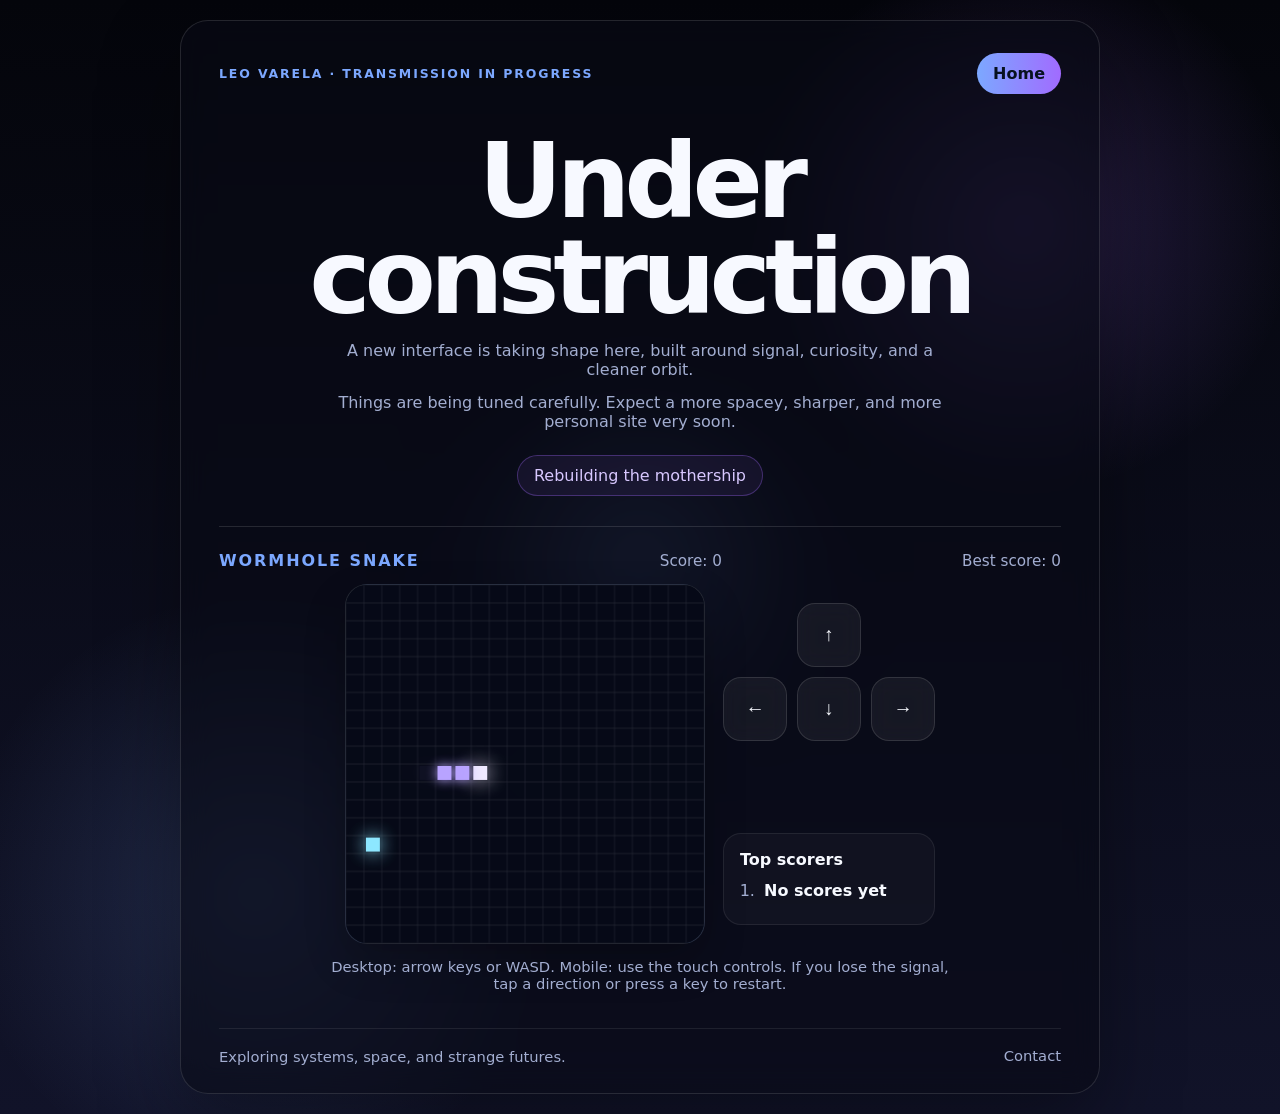
==== commit 835f36f0: "Hide dev about page from navigation and indexing" ====
--- a/index.html
+++ b/index.html
@@ -381,7 +381,6 @@
       <div class="eyebrow">Leo Varela · Transmission in progress</div>
       <nav class="menu" aria-label="Site navigation">
         <a class="primary" href="/">Home</a>
-        <a href="/about">About</a>
       </nav>
     </div>
 
@@ -389,10 +388,6 @@
     <p>A new interface is taking shape here, built around signal, curiosity, and a cleaner orbit.</p>
     <p>Things are being tuned carefully. Expect a more spacey, sharper, and more personal site very soon.</p>
     <div class="status">Rebuilding the mothership</div>
-
-    <div class="links">
-      <a class="primary" href="/about">Enter the story</a>
-    </div>
 
     <div class="game-section">
       <div class="game-header">
@@ -430,7 +425,6 @@
     <footer class="footer">
       <div>Exploring systems, space, and strange futures.</div>
       <div class="footer-links">
-        <a href="/about">About</a>
         <a href="mailto:info@leo-varela.com">Contact</a>
       </div>
     </footer>
